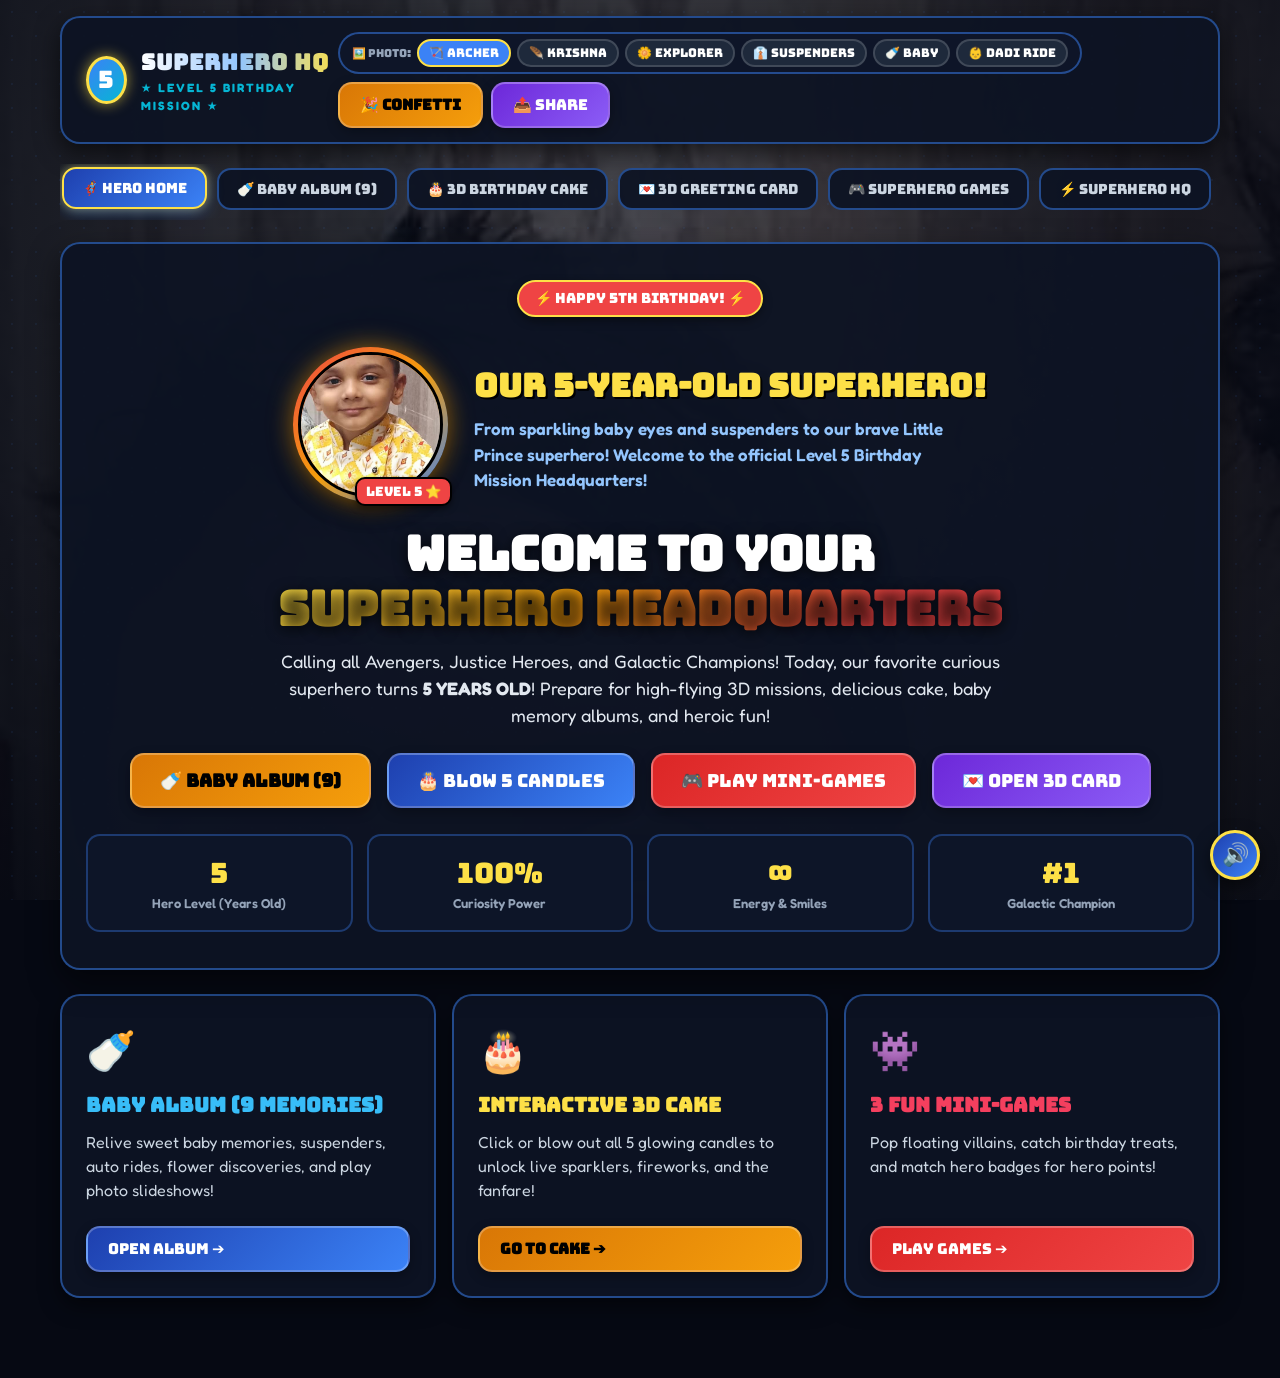
==== Superhero_5th_Birthday.html @ dd5624f1 "Deploy Level 5 Superhero Birthday Website with Baby Album and 3D Interactive Features" ====
<!DOCTYPE html>
<html lang="en">
<head>
  <meta charset="UTF-8">
  <meta name="viewport" content="width=device-width, initial-scale=1.0">
  <title>Happy 5th Birthday Superhero! | Level 5 Galactic Headquarters</title>
  
  <!-- Google Fonts: Superhero & Friendly Typography -->
  <link rel="preconnect" href="https://fonts.googleapis.com">
  <link rel="preconnect" href="https://fonts.gstatic.com" crossorigin>
  <link href="https://fonts.googleapis.com/css2?family=Bungee&family=Chakra+Petch:wght@500;700&family=Fredoka:wght@400;600;700&family=Russo+One&display=swap" rel="stylesheet">
  
  <!-- Embedded Image Assets (Preloaded for instant display) -->
  

  <!-- Immediate Saved Background Paint Engine -->
  <script>
    (function() {
      try {
        var p = window.HERO_PHOTOS || {};
        var currentImg = p.img1 || p.img6 || 'img1.jpeg';
        var savedBg = localStorage.getItem('superhero_active_bg_photo_v6') || currentImg;
        var savedOpacity = localStorage.getItem('superhero_active_bg_opacity_v6') || '0.68';
        var style = document.createElement('style');
        style.id = 'initial-bg-paint-rule';
        style.innerHTML = '#site-bg-image { background-image: url("' + savedBg + '") !important; opacity: ' + savedOpacity + ' !important; }';
        document.head.appendChild(style);
      } catch(e) {}
    })();
  </script>

  <!-- Stylesheets -->
  
  
  
  <style>
    /* Memory Match Game Specific CSS */
    .memory-grid {
      display: grid;
      grid-template-columns: repeat(4, 1fr);
      gap: 12px;
      max-width: 450px;
      margin: 20px auto;
    }
    @media (max-width: 480px) {
      .memory-grid {
        grid-template-columns: repeat(3, 1fr);
      }
    }
    .memory-card {
      height: 90px;
      perspective: 800px;
      cursor: pointer;
    }
    .card-inner {
      width: 100%;
      height: 100%;
      position: relative;
      transform-style: preserve-3d;
      transition: transform 0.4s cubic-bezier(0.34, 1.56, 0.64, 1);
    }
    .memory-card.flipped .card-inner,
    .memory-card.matched .card-inner {
      transform: rotateY(180deg);
    }
    .card-back, .card-face {
      position: absolute;
      width: 100%;
      height: 100%;
      backface-visibility: hidden;
      display: flex;
      align-items: center;
      justify-content: center;
      border-radius: 14px;
      border: 3px solid #000;
      box-shadow: 0 4px 0 #000;
      font-size: 36px;
    }
    .card-back {
      background: linear-gradient(135deg, #1E3A8A, #3B82F6);
      color: #FDE047;
    }
    .card-face {
      background: linear-gradient(135deg, #F59E0B, #EF4444);
      transform: rotateY(180deg);
    }
    .memory-card.matched .card-face {
      background: linear-gradient(135deg, #10B981, #059669);
      animation: pulse-glow 1s infinite alternate;
    }

    /* Modal Overlay */
    .modal-overlay {
      position: fixed;
      top: 0;
      left: 0;
      width: 100vw;
      height: 100vh;
      background: rgba(6, 9, 19, 0.9);
      display: none;
      align-items: center;
      justify-content: center;
      z-index: 1000;
      padding: 20px;
    }
    .modal-box {
      background: #1E293B;
      border: 4px solid #F59E0B;
      border-radius: var(--radius-lg);
      padding: 30px;
      max-width: 500px;
      width: 100%;
      box-shadow: 0 16px 0 #000, 0 0 35px rgba(245, 158, 11, 0.4);
      text-align: center;
    }
    .modal-input {
      width: 100%;
      padding: 12px 16px;
      background: #0F172A;
      border: 2px solid #3B82F6;
      border-radius: 12px;
      color: #fff;
      font-family: var(--font-body);
      font-size: 16px;
      margin: 10px 0 16px;
      outline: none;
    }
    .modal-input:focus {
      border-color: #FDE047;
      box-shadow: 0 0 12px rgba(253, 224, 71, 0.5);
    }
  </style>
<style>
:root {
  --bg-deep: #060913;
  --bg-card: rgba(13, 20, 36, 0.94);
  --bg-card-hover: rgba(18, 28, 50, 0.98);
  
  --hero-blue: #3B82F6;
  --hero-blue-glow: #60A5FA;
  --hero-cyan: #06B6D4;
  --hero-gold: #F59E0B;
  --hero-gold-glow: #FDE047;
  --hero-red: #EF4444;
  --hero-purple: #8B5CF6;
  
  --border-neon: rgba(59, 130, 246, 0.5);
  --border-neon-gold: rgba(245, 158, 11, 0.7);
  
  --font-hero: 'Bungee', 'Russo One', sans-serif;
  --font-comic: 'Chakra Petch', sans-serif;
  --font-body: 'Fredoka', 'Outfit', system-ui, sans-serif;
  
  --radius-lg: 20px;
  --radius-md: 14px;
  --radius-sm: 8px;
}

html {
  scroll-behavior: smooth;
}

* {
  box-sizing: border-box;
  margin: 0;
  padding: 0;
  -webkit-tap-highlight-color: transparent;
}

body {
  font-family: var(--font-body);
  background-color: var(--bg-deep);
  color: #FFFFFF;
  min-height: 100vh;
  overflow-x: hidden;
  position: relative;
  line-height: 1.5;
  -webkit-font-smoothing: antialiased;
}

/* =========================================================
   FAST, CRISP BACKGROUND LAYER (NO GPU JANK)
   ========================================================= */
.site-bg-layer {
  position: fixed;
  top: 0;
  left: 0;
  width: 100vw;
  height: 100vh;
  z-index: 0;
  pointer-events: none;
  overflow: hidden;
}

.site-bg-image {
  position: absolute;
  top: 0;
  left: 0;
  width: 100%;
  height: 100%;
  background-size: cover;
  background-position: center 25%;
  background-repeat: no-repeat;
  filter: saturate(1.15) brightness(0.7) contrast(1.05);
  opacity: 0.68;
  transition: background-image 0.2s ease-in-out;
}

.site-bg-overlay {
  position: absolute;
  top: 0;
  left: 0;
  width: 100%;
  height: 100%;
  background: radial-gradient(circle at 50% 30%, rgba(10, 16, 32, 0.3) 0%, rgba(6, 9, 19, 0.75) 60%, rgba(6, 9, 19, 0.94) 100%);
}

.comic-halftone-overlay {
  position: absolute;
  top: 0;
  left: 0;
  width: 100%;
  height: 100%;
  background-image: radial-gradient(rgba(59, 130, 246, 0.12) 1.5px, transparent 1.5px);
  background-size: 24px 24px;
  pointer-events: none;
  opacity: 0.6;
}

/* Background 3D Canvas */
#webgl-canvas-container {
  position: fixed;
  top: 0;
  left: 0;
  width: 100vw;
  height: 100vh;
  z-index: 1;
  pointer-events: none;
}

/* Content Container */
.app-container {
  position: relative;
  z-index: 10;
  max-width: 1200px;
  margin: 0 auto;
  padding: 16px 20px 80px;
}

/* Fast, Crisp Header Bar */
.header-bar {
  display: flex;
  justify-content: space-between;
  align-items: center;
  padding: 14px 24px;
  background: var(--bg-card);
  border: 2px solid var(--border-neon);
  border-radius: var(--radius-lg);
  box-shadow: 0 8px 24px rgba(0,0,0,0.6);
  margin-bottom: 20px;
}

.logo-badge {
  display: flex;
  align-items: center;
  gap: 14px;
}

.logo-icon {
  width: 48px;
  height: 48px;
  background: linear-gradient(135deg, var(--hero-blue), var(--hero-cyan));
  border-radius: 50%;
  display: flex;
  align-items: center;
  justify-content: center;
  font-family: var(--font-hero);
  font-size: 24px;
  color: #fff;
  border: 3px solid #FDE047;
  box-shadow: 0 0 14px rgba(253, 224, 71, 0.6);
}

.logo-text h1 {
  font-family: var(--font-hero);
  font-size: 22px;
  letter-spacing: 1px;
  background: linear-gradient(90deg, #FFFFFF, #93C5FD, #FDE047);
  -webkit-background-clip: text;
  -webkit-text-fill-color: transparent;
}

.logo-text span {
  font-size: 12px;
  font-weight: 700;
  color: var(--hero-cyan);
  text-transform: uppercase;
  letter-spacing: 2px;
  display: block;
}

/* Instant-Response Action Buttons */
.hero-btn {
  font-family: var(--font-hero);
  font-size: 15px;
  padding: 11px 20px;
  border-radius: var(--radius-md);
  border: 2px solid rgba(255,255,255,0.25);
  cursor: pointer;
  display: inline-flex;
  align-items: center;
  gap: 8px;
  transition: transform 0.08s ease, background 0.1s ease, box-shadow 0.1s ease;
  text-decoration: none;
  color: #fff;
  position: relative;
  box-shadow: 0 4px 12px rgba(0,0,0,0.3);
  user-select: none;
}

.hero-btn:hover {
  transform: translateY(-2px);
  box-shadow: 0 6px 16px rgba(0,0,0,0.5), 0 0 14px rgba(59, 130, 246, 0.4);
}

.hero-btn:active {
  transform: translateY(2px) scale(0.97);
}

.btn-primary { background: linear-gradient(135deg, #1E40AF, #3B82F6); }
.btn-accent { background: linear-gradient(135deg, #DC2626, #EF4444); }
.btn-gold { background: linear-gradient(135deg, #D97706, #F59E0B); color: #000; font-weight: bold; }
.btn-purple { background: linear-gradient(135deg, #6D28D9, #8B5CF6); }
.btn-cyan { background: linear-gradient(135deg, #0E7490, #06B6D4); }
.btn-green { background: linear-gradient(135deg, #059669, #10B981); }

/* Navigation Tabs (Instant, Responsive) */
.nav-tabs {
  display: flex;
  gap: 10px;
  margin-bottom: 22px;
  overflow-x: auto;
  padding: 4px 2px 10px;
  scrollbar-width: thin;
  scrollbar-color: var(--hero-blue) transparent;
}

.tab-btn {
  font-family: var(--font-hero);
  font-size: 14px;
  padding: 10px 18px;
  background: var(--bg-card);
  color: #CBD5E1;
  border: 2px solid var(--border-neon);
  border-radius: var(--radius-md);
  cursor: pointer;
  white-space: nowrap;
  transition: all 0.1s ease;
  display: flex;
  align-items: center;
  gap: 8px;
}

.tab-btn:hover {
  color: #FFFFFF;
  border-color: #FDE047;
  transform: translateY(-2px);
}

.tab-btn.active {
  background: linear-gradient(135deg, #1E40AF, #3B82F6);
  color: #FFFFFF;
  border-color: #FDE047;
  box-shadow: 0 4px 16px rgba(59, 130, 246, 0.4), 0 0 10px rgba(253, 224, 71, 0.5);
  transform: translateY(-1px);
}

.tab-content {
  display: none;
}

.tab-content.active {
  display: block;
  animation: fastTabFade 0.15s ease-out;
}

@keyframes fastTabFade {
  from { opacity: 0.6; transform: translateY(4px); }
  to { opacity: 1; transform: translateY(0); }
}

/* Crisp Clean Hero Cards */
.hero-card {
  background: var(--bg-card);
  border: 2px solid var(--border-neon);
  border-radius: var(--radius-lg);
  padding: 32px 28px;
  box-shadow: 0 12px 30px rgba(0,0,0,0.5);
  position: relative;
  margin-bottom: 24px;
  transition: border-color 0.15s ease, box-shadow 0.15s ease;
}

.hero-card:hover {
  border-color: rgba(245, 158, 11, 0.6);
  box-shadow: 0 16px 40px rgba(0,0,0,0.6), 0 0 18px rgba(245, 158, 11, 0.3);
}

/* Hero Home Banner */
.hero-banner {
  text-align: center;
  padding: 36px 24px;
}

.hero-profile-spotlight {
  display: flex;
  align-items: center;
  justify-content: center;
  gap: 26px;
  flex-wrap: wrap;
  margin: 18px 0 24px;
}

.hero-avatar-frame {
  position: relative;
  width: 155px;
  height: 155px;
  border-radius: 50%;
  padding: 5px;
  background: linear-gradient(135deg, #EF4444, #F59E0B, #3B82F6);
  box-shadow: 0 0 24px rgba(245, 158, 11, 0.6), 0 8px 20px rgba(0,0,0,0.6);
}

.hero-avatar-img {
  width: 100%;
  height: 100%;
  border-radius: 50%;
  object-fit: cover;
  border: 3px solid #000;
  background: #0F172A;
}

.hero-avatar-badge {
  position: absolute;
  bottom: -4px;
  right: -4px;
  background: #EF4444;
  color: #fff;
  font-family: var(--font-hero);
  font-size: 13px;
  padding: 3px 9px;
  border-radius: 10px;
  border: 2px solid #000;
  box-shadow: 0 3px 6px rgba(0,0,0,0.5);
}

.hero-main-title {
  font-family: var(--font-hero);
  font-size: clamp(28px, 4.5vw, 48px);
  line-height: 1.15;
  margin: 14px 0 12px;
  text-shadow: 0 3px 14px rgba(0,0,0,0.7);
}

.gradient-text {
  background: linear-gradient(135deg, #FDE047 0%, #F59E0B 40%, #EF4444 80%);
  -webkit-background-clip: text;
  -webkit-text-fill-color: transparent;
  display: inline-block;
}

.hero-subtitle {
  font-size: clamp(15px, 2.2vw, 18px);
  color: #E2E8F0;
  max-width: 740px;
  margin: 0 auto 24px;
  line-height: 1.5;
}

/* Stats Row */
.hero-stats-row {
  display: grid;
  grid-template-columns: repeat(auto-fit, minmax(160px, 1fr));
  gap: 14px;
  margin-top: 26px;
}

.stat-box {
  background: rgba(15, 23, 42, 0.85);
  border: 2px solid rgba(59, 130, 246, 0.35);
  border-radius: var(--radius-md);
  padding: 16px;
  text-align: center;
  transition: transform 0.12s ease, border-color 0.12s ease;
}
.stat-box:hover {
  transform: translateY(-3px);
  border-color: #FDE047;
}
.stat-number {
  font-family: var(--font-hero);
  font-size: 28px;
  color: #FDE047;
}
.stat-label {
  font-size: 13px;
  color: #94A3B8;
  font-weight: 600;
}

/* Background Switcher Bar */
.bg-controls-bar {
  display: flex;
  align-items: center;
  gap: 6px;
  background: rgba(15, 23, 42, 0.95);
  border: 2px solid var(--border-neon);
  border-radius: 24px;
  padding: 5px 12px;
}

.bg-controls-label {
  font-family: var(--font-hero);
  font-size: 11px;
  color: #94A3B8;
}

.bg-switcher-btn {
  background: #1E293B;
  border: 2px solid rgba(255,255,255,0.15);
  color: #fff;
  border-radius: 18px;
  padding: 4px 10px;
  font-size: 12px;
  font-family: var(--font-hero);
  cursor: pointer;
  transition: all 0.1s ease;
}

.bg-switcher-btn:hover, .bg-switcher-btn.active {
  background: #3B82F6;
  border-color: #FDE047;
  color: #fff;
}

/* Floating Audio Mute Toggle Button */
.sound-toggle-bar {
  position: fixed;
  bottom: 20px;
  right: 20px;
  z-index: 100;
  display: flex;
  gap: 10px;
}

.sound-toggle-btn {
  width: 50px;
  height: 50px;
  border-radius: 50%;
  background: linear-gradient(135deg, #1E40AF, #3B82F6);
  border: 3px solid #FDE047;
  box-shadow: 0 6px 16px rgba(0,0,0,0.5);
  color: #fff;
  font-size: 22px;
  display: flex;
  align-items: center;
  justify-content: center;
  cursor: pointer;
  transition: transform 0.1s ease;
}
.sound-toggle-btn:hover {
  transform: scale(1.1);
}

/* Fast Toast Message */
.super-site-toast {
  position: fixed;
  bottom: 80px;
  left: 50%;
  transform: translate3d(-50%, 30px, 0);
  background: #0F172A;
  border: 3px solid #F59E0B;
  color: #FDE047;
  font-family: var(--font-hero);
  font-size: 14px;
  padding: 10px 20px;
  border-radius: 24px;
  box-shadow: 0 8px 24px rgba(0,0,0,0.8);
  z-index: 3000;
  opacity: 0;
  pointer-events: none;
  transition: transform 0.2s ease, opacity 0.2s ease;
}

.super-site-toast.show {
  transform: translate3d(-50%, 0, 0);
  opacity: 1;
}

@media (max-width: 768px) {
  .header-bar {
    flex-direction: column;
    gap: 12px;
    text-align: center;
  }
  .app-container {
    padding: 10px 12px 80px;
  }
  .hero-card {
    padding: 20px 16px;
  }
}
/* Superhero Dynamic Fast Components & Cards */

/* 3D Greeting Card Component */
.card-3d-wrapper {
  perspective: 1000px;
  max-width: 600px;
  margin: 20px auto;
}

.greeting-card-3d {
  width: 100%;
  min-height: 420px;
  background: linear-gradient(135deg, rgba(30, 27, 75, 0.98), rgba(49, 46, 129, 0.98));
  border: 3px solid #F59E0B;
  border-radius: 20px;
  box-shadow: 0 12px 30px rgba(0,0,0,0.7);
  position: relative;
  transform-style: preserve-3d;
  transition: transform 0.35s ease;
  padding: 30px 24px;
  text-align: center;
  cursor: pointer;
}

.greeting-card-3d.flipped {
  transform: rotateY(180deg);
}

.card-front, .card-inside {
  backface-visibility: hidden;
  width: 100%;
  height: 100%;
  display: flex;
  flex-direction: column;
  align-items: center;
  justify-content: center;
}

.card-inside {
  position: absolute;
  top: 0;
  left: 0;
  padding: 30px 24px;
  transform: rotateY(180deg);
  background: linear-gradient(135deg, rgba(15, 23, 42, 0.98), rgba(30, 41, 59, 0.98));
}

.pop-up-hero-figure {
  width: 140px;
  height: 140px;
  margin: 0 auto 12px;
}

/* Interactive 3D Cake Stage */
.cake-stage {
  display: flex;
  flex-direction: column;
  align-items: center;
  justify-content: center;
  padding: 24px 12px;
  position: relative;
}

.cake-container {
  position: relative;
  width: 300px;
  height: 270px;
  display: flex;
  flex-direction: column;
  align-items: center;
  justify-content: flex-end;
  margin-bottom: 24px;
}

/* 5 Birthday Candles */
.candles-row {
  display: flex;
  justify-content: center;
  gap: 14px;
  margin-bottom: -10px;
  z-index: 10;
}

.candle {
  display: flex;
  flex-direction: column;
  align-items: center;
  cursor: pointer;
  position: relative;
  transition: transform 0.1s ease;
}
.candle:hover {
  transform: scale(1.15);
}

.candle-stick {
  width: 16px;
  height: 55px;
  background: repeating-linear-gradient(45deg, #EF4444, #EF4444 8px, #FDE047 8px, #FDE047 16px);
  border: 2px solid #000;
  border-radius: 4px;
}

.flame {
  width: 16px;
  height: 24px;
  background: radial-gradient(ellipse at bottom, #FFFFFF 0%, #FDE047 40%, #EF4444 85%);
  border-radius: 50% 50% 35% 35% / 60% 60% 40% 40%;
  box-shadow: 0 0 10px #FDE047;
  margin-bottom: 2px;
  transition: opacity 0.15s ease;
}

.candle.blown-out .flame {
  opacity: 0;
  pointer-events: none;
}

.smoke-puff {
  position: absolute;
  top: -15px;
  width: 10px;
  height: 10px;
  background: rgba(200, 200, 200, 0.6);
  border-radius: 50%;
  opacity: 0;
  pointer-events: none;
}

.candle.blown-out .smoke-puff {
  animation: puff 0.6s ease-out;
}

@keyframes puff {
  0% { transform: translateY(0) scale(1); opacity: 0.8; }
  100% { transform: translateY(-25px) scale(2.2); opacity: 0; }
}

/* Cake Tiers */
.cake-tier {
  border: 3px solid #000;
  border-radius: 14px;
  display: flex;
  align-items: center;
  justify-content: center;
  position: relative;
  box-shadow: 0 6px 14px rgba(0,0,0,0.5);
}

.tier-top {
  width: 170px;
  height: 60px;
  background: linear-gradient(180deg, #3B82F6, #1D4ED8);
  z-index: 3;
}

.tier-middle {
  width: 230px;
  height: 70px;
  background: linear-gradient(180deg, #EF4444, #B91C1C);
  margin-top: -8px;
  z-index: 2;
}

.tier-bottom {
  width: 290px;
  height: 80px;
  background: linear-gradient(180deg, #F59E0B, #D97706);
  margin-top: -8px;
  z-index: 1;
}

.cake-frosting {
  position: absolute;
  top: 0;
  left: 0;
  width: 100%;
  height: 12px;
  background: #FFF;
  border-bottom: 2px solid #CBD5E1;
  border-radius: 12px 12px 6px 6px;
}

.cake-plate {
  width: 320px;
  height: 16px;
  background: #E2E8F0;
  border: 3px solid #000;
  border-radius: 20px;
  margin-top: -4px;
  box-shadow: 0 8px 16px rgba(0,0,0,0.6);
}

/* Comic Badge */
.comic-badge-5 {
  display: inline-block;
  background: #EF4444;
  color: #fff;
  font-family: var(--font-hero);
  font-size: 14px;
  padding: 6px 16px;
  border-radius: 20px;
  border: 2px solid #FDE047;
  box-shadow: 0 4px 10px rgba(0,0,0,0.4);
  margin-bottom: 12px;
}

.card-title-badge {
  display: inline-block;
  background: #2563EB;
  color: #fff;
  font-family: var(--font-hero);
  font-size: 13px;
  padding: 5px 14px;
  border-radius: 8px;
  margin-bottom: 14px;
  border: 2px solid #FDE047;
}

.burst-tag {
  display: inline-block;
  background: #F59E0B;
  color: #000;
  font-family: var(--font-hero);
  font-size: 14px;
  font-weight: bold;
  padding: 4px 12px;
  border-radius: 6px;
  border: 2px solid #000;
}

/* Soundboard Grid */
.soundboard-grid {
  display: grid;
  grid-template-columns: repeat(auto-fill, minmax(130px, 1fr));
  gap: 12px;
  margin-top: 18px;
}

.sound-btn {
  background: #1E293B;
  border: 2px solid var(--border-neon);
  border-radius: var(--radius-md);
  padding: 14px 10px;
  text-align: center;
  cursor: pointer;
  transition: transform 0.08s ease, background 0.1s ease, border-color 0.1s ease;
  user-select: none;
}

.sound-btn:hover {
  background: #2563EB;
  border-color: #FDE047;
  transform: translateY(-2px);
}

.sound-btn:active {
  transform: translateY(2px) scale(0.96);
  background: #EF4444;
}

.sound-btn-icon {
  font-size: 26px;
  display: block;
  margin-bottom: 4px;
}

.sound-btn-label {
  font-family: var(--font-hero);
  font-size: 11px;
  color: #FDE047;
}

/* Hand Scanner */
.scanner-box {
  text-align: center;
}

.scanner-hand-btn {
  width: 110px;
  height: 110px;
  margin: 20px auto;
  border-radius: 50%;
  background: rgba(6, 182, 212, 0.15);
  border: 3px solid #06B6D4;
  display: flex;
  align-items: center;
  justify-content: center;
  font-size: 50px;
  cursor: pointer;
  position: relative;
  overflow: hidden;
  transition: transform 0.1s ease;
  user-select: none;
}

.scanner-hand-btn:hover {
  transform: scale(1.06);
}

.scanner-hand-btn:active, .scanner-hand-btn.scanning {
  background: rgba(239, 68, 68, 0.25);
  border-color: #EF4444;
}

.scanner-laser-line {
  position: absolute;
  top: 0;
  left: 0;
  width: 100%;
  height: 4px;
  background: #EF4444;
  box-shadow: 0 0 10px #EF4444;
  opacity: 0;
}

.scanner-hand-btn.scanning .scanner-laser-line {
  opacity: 1;
  animation: scanLaser 1s infinite alternate ease-in-out;
}

@keyframes scanLaser {
  0% { top: 0%; }
  100% { top: 100%; }
}

/* Game Highlights Grid */
.game-card-grid {
  display: grid;
  grid-template-columns: repeat(auto-fit, minmax(260px, 1fr));
  gap: 16px;
  margin-top: 20px;
}

.game-card {
  background: var(--bg-card);
  border: 2px solid var(--border-neon);
  border-radius: var(--radius-lg);
  padding: 24px;
  display: flex;
  flex-direction: column;
  justify-content: space-between;
  box-shadow: 0 8px 20px rgba(0,0,0,0.5);
  transition: transform 0.12s ease, border-color 0.12s ease;
}

.game-card:hover {
  border-color: #FDE047;
  transform: translateY(-3px);
}

.game-icon-large {
  font-size: 40px;
  margin-bottom: 10px;
}

/* Certificate Frame */
.certificate-frame {
  background: #FFFBEB;
  border: 6px solid #B45309;
  border-radius: 20px;
  padding: 30px 24px;
  text-align: center;
  color: #1E293B;
  box-shadow: 0 12px 30px rgba(0,0,0,0.7);
  position: relative;
  margin-top: 24px;
}

.certificate-seal {
  position: absolute;
  bottom: 20px;
  right: 20px;
  width: 70px;
  height: 70px;
  border-radius: 50%;
  background: #DC2626;
  border: 3px dashed #FDE047;
  color: #fff;
  display: flex;
  align-items: center;
  justify-content: center;
  font-family: var(--font-hero);
  font-size: 11px;
  text-align: center;
  line-height: 1.1;
  box-shadow: 0 4px 10px rgba(0,0,0,0.4);
}

/* Milestone Filter Bar */
.milestone-filter-bar {
  display: flex;
  align-items: center;
  gap: 8px;
  flex-wrap: wrap;
  margin: 16px 0;
}

.milestone-filter-btn {
  background: #1E293B;
  border: 2px solid var(--border-neon);
  color: #E2E8F0;
  font-family: var(--font-hero);
  font-size: 12px;
  padding: 7px 14px;
  border-radius: 16px;
  cursor: pointer;
  transition: all 0.1s ease;
}

.milestone-filter-btn:hover, .milestone-filter-btn.active {
  background: #3B82F6;
  border-color: #FDE047;
  color: #FFFFFF;
}

/* Baby Scrapbook Grid */
.baby-scrapbook-grid {
  display: grid;
  grid-template-columns: repeat(auto-fill, minmax(280px, 1fr));
  gap: 20px;
  margin-top: 20px;
}

.baby-scrapbook-card {
  background: #FFFFFF;
  border: 3px solid #000;
  border-radius: 16px;
  padding: 12px;
  box-shadow: 0 6px 0 #000, 0 10px 20px rgba(0,0,0,0.3);
  position: relative;
  color: #0F172A;
  transition: transform 0.12s ease;
}

.baby-scrapbook-card:hover {
  transform: translateY(-3px);
}

.scrapbook-badge {
  position: absolute;
  top: 18px;
  left: 18px;
  background: #1E3A8A;
  color: #FDE047;
  font-family: var(--font-hero);
  font-size: 11px;
  padding: 4px 10px;
  border-radius: 10px;
  border: 2px solid #000;
  z-index: 5;
}

.scrapbook-sticker {
  position: absolute;
  top: 18px;
  right: 18px;
  background: #EF4444;
  color: #FFFFFF;
  font-family: var(--font-hero);
  font-size: 11px;
  padding: 4px 10px;
  border-radius: 10px;
  border: 2px solid #000;
  z-index: 5;
}

.scrapbook-img-wrapper {
  position: relative;
  width: 100%;
  height: 250px;
  border-radius: 12px;
  overflow: hidden;
  border: 2px solid #000;
  cursor: pointer;
  background: #0F172A;
}

.scrapbook-img-wrapper img {
  width: 100%;
  height: 100%;
  object-fit: cover;
}

.img-hover-overlay {
  position: absolute;
  top: 0;
  left: 0;
  width: 100%;
  height: 100%;
  background: rgba(15, 23, 42, 0.5);
  display: flex;
  align-items: center;
  justify-content: center;
  opacity: 0;
  transition: opacity 0.12s ease;
  color: #FFFFFF;
  font-family: var(--font-hero);
  font-size: 14px;
}

.scrapbook-img-wrapper:hover .img-hover-overlay {
  opacity: 1;
}

.scrapbook-details {
  padding: 10px 4px 4px;
  text-align: center;
}

.scrapbook-title {
  font-family: var(--font-hero);
  font-size: 16px;
  color: #1E3A8A;
  margin-bottom: 4px;
}

.scrapbook-caption {
  font-size: 13px;
  color: #475569;
  font-weight: 600;
  line-height: 1.35;
  margin-bottom: 10px;
  min-height: 36px;
}

.scrapbook-actions {
  display: flex;
  gap: 8px;
  justify-content: center;
  align-items: center;
}

.scrapbook-action-btn {
  background: #F1F5F9;
  border: 2px solid #CBD5E1;
  border-radius: 16px;
  padding: 6px 12px;
  font-family: var(--font-hero);
  font-size: 11px;
  cursor: pointer;
  color: #1E293B;
  transition: all 0.1s ease;
  display: inline-flex;
  align-items: center;
  gap: 4px;
}

.scrapbook-action-btn:hover {
  background: #3B82F6;
  color: #fff;
  border-color: #1E40AF;
}

.scrapbook-action-btn.active-bg-btn {
  background: #10B981;
  color: #FFFFFF;
  border-color: #059669;
  font-weight: bold;
}

.delete-photo-btn {
  position: absolute;
  top: -8px;
  right: -8px;
  width: 26px;
  height: 26px;
  border-radius: 50%;
  background: #EF4444;
  color: #fff;
  border: 2px solid #000;
  display: flex;
  align-items: center;
  justify-content: center;
  font-size: 11px;
  cursor: pointer;
  z-index: 10;
}

/* Upload Dropzone */
.photo-dropzone {
  border: 2px dashed var(--border-neon);
  border-radius: var(--radius-lg);
  padding: 22px 18px;
  text-align: center;
  background: rgba(15, 23, 42, 0.85);
  cursor: pointer;
  transition: all 0.15s ease;
  margin-bottom: 20px;
}

.photo-dropzone:hover, .photo-dropzone.drag-active {
  border-color: #FDE047;
  background: rgba(30, 41, 59, 0.95);
}

.dropzone-icon {
  font-size: 36px;
  margin-bottom: 6px;
}

/* Fullscreen Slideshow Modal */
.slideshow-modal {
  position: fixed;
  top: 0;
  left: 0;
  width: 100vw;
  height: 100vh;
  background: rgba(4, 7, 15, 0.96);
  display: none;
  align-items: center;
  justify-content: center;
  z-index: 2500;
  padding: 16px;
}

.slideshow-content {
  background: #0F172A;
  border: 3px solid #F59E0B;
  border-radius: 20px;
  max-width: 760px;
  width: 100%;
  box-shadow: 0 16px 50px rgba(0,0,0,0.9);
  position: relative;
  overflow: hidden;
  display: flex;
  flex-direction: column;
}

.slideshow-header {
  display: flex;
  justify-content: space-between;
  align-items: center;
  padding: 14px 20px;
  background: #1E293B;
  border-bottom: 2px solid rgba(255,255,255,0.1);
}

.slideshow-progress-track {
  width: 100%;
  height: 5px;
  background: #334155;
  overflow: hidden;
}

.slideshow-progress-bar {
  height: 100%;
  width: 0%;
  background: linear-gradient(90deg, #F59E0B, #EF4444);
}

.slideshow-media {
  position: relative;
  width: 100%;
  height: 380px;
  background: #020617;
  display: flex;
  align-items: center;
  justify-content: center;
  overflow: hidden;
}

.slideshow-media img {
  max-width: 100%;
  max-height: 100%;
  object-fit: contain;
}

.slideshow-caption-box {
  padding: 16px 20px;
  text-align: center;
  background: #1E293B;
}

.slideshow-nav-btn {
  position: absolute;
  top: 50%;
  transform: translateY(-50%);
  width: 44px;
  height: 44px;
  border-radius: 50%;
  background: rgba(15, 23, 42, 0.9);
  border: 2px solid #FDE047;
  color: #FDE047;
  font-size: 18px;
  display: flex;
  align-items: center;
  justify-content: center;
  cursor: pointer;
  transition: all 0.1s ease;
  z-index: 10;
}

.slideshow-nav-btn:hover {
  background: #F59E0B;
  color: #000;
}

.slideshow-prev-btn { left: 14px; }
.slideshow-next-btn { right: 14px; }

/* Lightbox Modal */
.lightbox-modal {
  position: fixed;
  top: 0;
  left: 0;
  width: 100vw;
  height: 100vh;
  background: rgba(6, 9, 19, 0.95);
  display: none;
  align-items: center;
  justify-content: center;
  z-index: 2000;
  padding: 16px;
}

.lightbox-content {
  background: #1E293B;
  border: 3px solid #F59E0B;
  border-radius: 20px;
  padding: 20px;
  max-width: 600px;
  width: 100%;
  box-shadow: 0 16px 40px rgba(0,0,0,0.85);
  text-align: center;
  position: relative;
}

.lightbox-img-box {
  width: 100%;
  max-height: 400px;
  border-radius: 12px;
  overflow: hidden;
  margin-bottom: 14px;
  border: 2px solid #000;
  background: #020617;
  display: flex;
  align-items: center;
  justify-content: center;
}

.lightbox-img-box img {
  max-width: 100%;
  max-height: 400px;
  object-fit: contain;
}

.lightbox-nav-controls {
  display: flex;
  justify-content: space-between;
  align-items: center;
  margin-top: 12px;
}

/* Print Styles */
@media print {
  body {
    background: #FFFFFF !important;
    color: #000000 !important;
  }
  .site-bg-layer, #webgl-canvas-container, #sparkle-canvas, .sound-toggle-bar, .header-bar, .nav-tabs, .photo-dropzone, .scrapbook-actions, .hero-btn {
    display: none !important;
  }
  .baby-scrapbook-card {
    break-inside: avoid;
    box-shadow: none !important;
    border: 2px solid #000 !important;
  }
}

</style>
</head>
<body class="comic-halftone">

  <!-- Fullscreen Ambient Child Superhero Background Layer -->
  <div class="site-bg-layer">
    <div id="site-bg-image" class="site-bg-image"></div>
    <div class="site-bg-overlay"></div>
    <div class="comic-halftone-overlay"></div>
  </div>

  <!-- 3D Three.js WebGL Universe Canvas -->
  <div id="webgl-canvas-container"></div>

  <!-- Main Application Container -->
  <div class="app-container">
    
    <!-- Top Header Bar -->
    <header class="header-bar">
      <div class="logo-badge">
        <div class="logo-icon">5</div>
        <div class="logo-text">
          <h1>SUPERHERO HQ</h1>
          <span>★ LEVEL 5 BIRTHDAY MISSION ★</span>
        </div>
      </div>

      <!-- Quick Actions & Background Controller -->
      <div style="display:flex; align-items:center; gap:8px; flex-wrap:wrap;">
        <div class="bg-controls-bar" title="Switch Website Background Photo">
          <span class="bg-controls-label">🖼️ PHOTO:</span>
          <button class="bg-switcher-btn active" data-bg-key="img1" title="Prince Archer (Today)">🏹 Archer</button>
          <button class="bg-switcher-btn" data-bg-key="img6" title="Prince Krishna Festive">🪶 Krishna</button>
          <button class="bg-switcher-btn" data-bg-key="img2" title="Yellow Flower Explorer">🌼 Explorer</button>
          <button class="bg-switcher-btn" data-bg-key="img" title="Gentleman in Suspenders">👔 Suspenders</button>
          <button class="bg-switcher-btn" data-bg-key="img3" title="Baby Big Eyes">🍼 Baby</button>
          <button class="bg-switcher-btn" data-bg-key="img4" title="Auto Ride with Grandma">👶 Dadi Ride</button>
        </div>

        <button id="quick-confetti-btn" class="hero-btn btn-gold" title="Blast Confetti!">🎉 Confetti</button>
        <button onclick="openShareModal()" class="hero-btn btn-purple" title="Share with Family & Friends!">📤 Share</button>
      </div>
    </header>

    <!-- Navigation Tabs -->
    <nav class="nav-tabs">
      <button class="tab-btn active" data-tab="tab-home">🦸‍♂️ Hero Home</button>
      <button class="tab-btn" data-tab="tab-album">🍼 Baby Album (9)</button>
      <button class="tab-btn" data-tab="tab-cake">🎂 3D Birthday Cake</button>
      <button class="tab-btn" data-tab="tab-card">💌 3D Greeting Card</button>
      <button class="tab-btn" data-tab="tab-games">🎮 Superhero Games</button>
      <button class="tab-btn" data-tab="tab-hq">⚡ Superhero HQ</button>
    </nav>

    <!-- TAB 1: HERO HOME -->
    <section id="tab-home" class="tab-content active">
      <div class="hero-card hero-banner">
        <div class="comic-badge-5">⚡ HAPPY 5TH BIRTHDAY! ⚡</div>
        
        <!-- Hero Spotlight Avatar Frame -->
        <div class="hero-profile-spotlight">
          <div class="hero-avatar-frame">
            <img id="home-hero-avatar" class="hero-avatar-img" src="img1.jpeg" alt="Birthday Hero">
            <div class="hero-avatar-badge">LEVEL 5 ⭐</div>
          </div>
          <div style="text-align:left;">
            <h2 style="font-family:var(--font-hero); font-size:32px; color:#FDE047; margin:6px 0; text-shadow:2px 2px 0 #000;">
              OUR 5-YEAR-OLD SUPERHERO!
            </h2>
            <p style="color:#93C5FD; font-size:17px; max-width:480px; font-weight:600; line-height:1.5;">
              From sparkling baby eyes and suspenders to our brave Little Prince superhero! Welcome to the official Level 5 Birthday Mission Headquarters!
            </p>
          </div>
        </div>

        <h2 class="hero-main-title">
          WELCOME TO YOUR <br>
          <span class="gradient-text">SUPERHERO HEADQUARTERS</span>
        </h2>
        <p class="hero-subtitle">
          Calling all Avengers, Justice Heroes, and Galactic Champions! Today, our favorite curious superhero turns <strong>5 YEARS OLD</strong>! Prepare for high-flying 3D missions, delicious cake, baby memory albums, and heroic fun!
        </p>
        
        <div style="display:flex; justify-content:center; gap:16px; flex-wrap:wrap; margin-bottom:25px;">
          <button onclick="document.querySelector('[data-tab=tab-album]').click()" class="hero-btn btn-gold" style="font-size:18px; padding:14px 28px;">🍼 Baby Album (9)</button>
          <button onclick="document.querySelector('[data-tab=tab-cake]').click()" class="hero-btn btn-primary" style="font-size:18px; padding:14px 28px;">🎂 Blow 5 Candles</button>
          <button onclick="document.querySelector('[data-tab=tab-games]').click()" class="hero-btn btn-accent" style="font-size:18px; padding:14px 28px;">🎮 Play Mini-Games</button>
          <button onclick="document.querySelector('[data-tab=tab-card]').click()" class="hero-btn btn-purple" style="font-size:18px; padding:14px 28px;">💌 Open 3D Card</button>
        </div>

        <!-- Super Hero Stats Grid -->
        <div class="hero-stats-row">
          <div class="stat-box">
            <div class="stat-number">5</div>
            <div class="stat-label">Hero Level (Years Old)</div>
          </div>
          <div class="stat-box">
            <div class="stat-number">100%</div>
            <div class="stat-label">Curiosity Power</div>
          </div>
          <div class="stat-box">
            <div class="stat-number">∞</div>
            <div class="stat-label">Energy & Smiles</div>
          </div>
          <div class="stat-box">
            <div class="stat-number">#1</div>
            <div class="stat-label">Galactic Champion</div>
          </div>
        </div>
      </div>

      <!-- Quick Highlights Grid -->
      <div class="game-card-grid">
        <div class="game-card">
          <div>
            <div class="game-icon-large">🍼</div>
            <h3 style="font-family:var(--font-hero); font-size:20px; color:#38BDF8;">Baby Album (9 Memories)</h3>
            <p style="color:#CBD5E1; margin:10px 0;">Relive sweet baby memories, suspenders, auto rides, flower discoveries, and play photo slideshows!</p>
          </div>
          <button onclick="document.querySelector('[data-tab=tab-album]').click()" class="hero-btn btn-primary" style="margin-top:14px;">Open Album ➔</button>
        </div>

        <div class="game-card">
          <div>
            <div class="game-icon-large">🎂</div>
            <h3 style="font-family:var(--font-hero); font-size:20px; color:#FDE047;">Interactive 3D Cake</h3>
            <p style="color:#CBD5E1; margin:10px 0;">Click or blow out all 5 glowing candles to unlock live sparklers, fireworks, and the fanfare!</p>
          </div>
          <button onclick="document.querySelector('[data-tab=tab-cake]').click()" class="hero-btn btn-gold" style="margin-top:14px;">Go to Cake ➔</button>
        </div>

        <div class="game-card">
          <div>
            <div class="game-icon-large">👾</div>
            <h3 style="font-family:var(--font-hero); font-size:20px; color:#F43F5E;">3 Fun Mini-Games</h3>
            <p style="color:#CBD5E1; margin:10px 0;">Pop floating villains, catch birthday treats, and match hero badges for hero points!</p>
          </div>
          <button onclick="document.querySelector('[data-tab=tab-games]').click()" class="hero-btn btn-accent" style="margin-top:14px;">Play Games ➔</button>
        </div>
      </div>
    </section>

    <!-- TAB 2: BABY ALBUM & GROWTH STORYBOOK -->
    <section id="tab-album" class="tab-content">
      <div class="hero-card">
        <div class="card-title-badge">🍼 SUPERHERO ORIGINS: BABY ALBUM (9 PHOTOS)</div>
        
        <div style="display:flex; justify-content:space-between; align-items:center; flex-wrap:wrap; gap:16px; margin-bottom:12px;">
          <div>
            <h2 style="font-family:var(--font-hero); font-size:28px; color:#FDE047;">
              GROWING UP SUPERHERO: 5-YEAR JOURNEY
            </h2>
            <p style="color:#CBD5E1; font-size:16px;">
              From sweet baby giggles and suspenders to Level 5 champion! Explore 9 milestone photos, play slideshows, and like memories!
            </p>
          </div>
          
          <div style="display:flex; gap:10px; flex-wrap:wrap;">
            <input type="file" id="album-upload-input" accept="image/*" multiple style="display:none;">
            <button id="play-slideshow-btn" class="hero-btn btn-gold" style="font-size:16px;">▶️ Play Slideshow</button>
            <button id="album-upload-btn" class="hero-btn btn-accent" style="font-size:15px;">➕ Add Hero Photo</button>
            <button id="print-album-btn" class="hero-btn btn-purple" style="font-size:14px;">🖨️ Print Book</button>
            <button id="reset-album-btn" class="hero-btn btn-cyan" style="font-size:14px;">🔄 Reset</button>
          </div>
        </div>

        <!-- Milestone Filter Bar -->
        <div class="milestone-filter-bar">
          <span style="font-family:var(--font-hero); font-size:13px; color:#94A3B8; margin-right:4px;">FILTER MILESTONES:</span>
          <button class="milestone-filter-btn active" data-filter="all">🌟 All Memories (9)</button>
          <button class="milestone-filter-btn" data-filter="baby">🍼 Baby Days (Level 0-1)</button>
          <button class="milestone-filter-btn" data-filter="champ">⭐ Little Champion (Level 2-3)</button>
          <button class="milestone-filter-btn" data-filter="hero">🦸 Level 5 Superhero (Today)</button>
        </div>

        <!-- Drag & Drop Upload Zone -->
        <div id="baby-dropzone" class="photo-dropzone" onclick="document.getElementById('album-upload-input').click()">
          <div class="dropzone-icon">🌟</div>
          <h3 style="font-family:var(--font-hero); font-size:18px; color:#67E8F9; margin-bottom:6px;">
            DRAG & DROP BABY PHOTOS HERE, OR CLICK TO UPLOAD
          </h3>
          <p style="color:#94A3B8; font-size:14px;">
            Supports JPG, PNG, WEBP, GIF (Saved automatically in your browser!)
          </p>
        </div>

        <!-- Baby Scrapbook Grid -->
        <div id="baby-album-grid" class="baby-scrapbook-grid"></div>
      </div>
    </section>

    <!-- TAB 3: 3D BIRTHDAY CAKE -->
    <section id="tab-cake" class="tab-content">
      <div class="hero-card cake-stage">
        <div class="card-title-badge">🎂 SUPERHERO CAKE CEREMONY</div>
        <h2 style="font-family:var(--font-hero); font-size:28px; text-align:center; margin-bottom:8px;">
          BLOW OUT THE <span style="color:#FDE047;">5 CANDLES!</span>
        </h2>
        <p id="wish-status-banner" style="color:#94A3B8; font-weight:600; text-align:center; margin-bottom:20px; font-size:18px;">
          ✨ Click on each candle flame to blow it out, or press the button below! ✨
        </p>

        <!-- 3D Styled Cake Assembly -->
        <div class="cake-container">
          <!-- Active Topper -->
          <div id="active-cake-topper" style="font-size:44px; margin-bottom:-10px; z-index:15;">⚡</div>
          
          <!-- 5 Candles -->
          <div class="candles-row">
            <div class="candle" id="candle-1">
              <div class="flame"></div>
              <div class="smoke-puff"></div>
              <div class="candle-stick"></div>
            </div>
            <div class="candle" id="candle-2">
              <div class="flame"></div>
              <div class="smoke-puff"></div>
              <div class="candle-stick" style="height:65px;"></div>
            </div>
            <div class="candle" id="candle-3">
              <div class="flame"></div>
              <div class="smoke-puff"></div>
              <div class="candle-stick" style="height:70px; background:repeating-linear-gradient(45deg, #3B82F6, #3B82F6 8px, #FDE047 8px, #FDE047 16px);"></div>
            </div>
            <div class="candle" id="candle-4">
              <div class="flame"></div>
              <div class="smoke-puff"></div>
              <div class="candle-stick" style="height:65px;"></div>
            </div>
            <div class="candle" id="candle-5">
              <div class="flame"></div>
              <div class="smoke-puff"></div>
              <div class="candle-stick"></div>
            </div>
          </div>

          <!-- Tier Top -->
          <div class="cake-tier tier-top">
            <div class="cake-frosting"></div>
            <span style="font-family:var(--font-hero); font-size:16px; color:#fff;">⭐ LEVEL 5 ⭐</span>
          </div>

          <!-- Tier Middle -->
          <div class="cake-tier tier-middle">
            <div class="cake-frosting"></div>
            <span style="font-family:var(--font-hero); font-size:18px; color:#FDE047;">💥 SUPER HERO 💥</span>
          </div>

          <!-- Tier Bottom -->
          <div class="cake-tier tier-bottom">
            <div class="cake-frosting"></div>
            <span style="font-family:var(--font-hero); font-size:20px; color:#FFFFFF;">🎉 HAPPY BIRTHDAY 🎉</span>
          </div>

          <!-- Cake Plate -->
          <div class="cake-plate"></div>
        </div>

        <!-- Cake Controls -->
        <div style="display:flex; gap:14px; justify-content:center; flex-wrap:wrap;">
          <button id="blow-all-btn" class="hero-btn btn-accent" style="font-size:17px; padding:12px 24px;">💨 Blow All Candles!</button>
          <button id="relight-btn" class="hero-btn btn-gold" style="font-size:17px; padding:12px 24px;">🔥 Relight Candles</button>
        </div>

        <!-- Cake Topper Selector -->
        <div style="margin-top:30px; text-align:center;">
          <h4 style="font-family:var(--font-hero); font-size:16px; color:#94A3B8; margin-bottom:10px;">PICK YOUR SUPER TOPPER:</h4>
          <div style="display:flex; gap:10px; justify-content:center; flex-wrap:wrap;">
            <button class="hero-btn btn-primary topper-select-btn" data-topper="⚡">⚡ Lightning</button>
            <button class="hero-btn btn-accent topper-select-btn" data-topper="🛡️">🛡️ Hero Shield</button>
            <button class="hero-btn btn-gold topper-select-btn" data-topper="⭐">⭐ Star Power</button>
            <button class="hero-btn btn-purple topper-select-btn" data-topper="🚀">🚀 Rocket</button>
            <button class="hero-btn btn-cyan topper-select-btn" data-topper="👑">👑 Gold Crown</button>
          </div>
        </div>
      </div>
    </section>

    <!-- TAB 4: 3D GREETING CARD -->
    <section id="tab-card" class="tab-content">
      <div class="hero-card" style="text-align:center;">
        <div class="card-title-badge">💌 3D INTERACTIVE GREETING CARD</div>
        <h2 style="font-family:var(--font-hero); font-size:28px; margin-bottom:6px;">
          A SPECIAL MISSION GREETING!
        </h2>
        <p style="color:#94A3B8; margin-bottom:20px;">
          Click the card or the button below to flip and open the 3D greeting!
        </p>

        <!-- 3D Card Structure -->
        <div class="card-3d-wrapper">
          <div id="main-greeting-card" class="greeting-card-3d">
            
            <!-- Card Front -->
            <div class="card-front">
              <div class="burst-tag" style="font-size:22px; margin-bottom:20px;">TOP SECRET MISSION</div>
              
              <!-- 3D Superhero Avatar -->
              <svg class="pop-up-hero-figure" viewBox="0 0 100 100">
                <path d="M 30 45 Q 15 90 20 95 Q 50 85 80 95 Q 85 90 70 45 Z" fill="#EF4444" stroke="#000" stroke-width="3"/>
                <circle cx="50" cy="40" r="18" fill="#3B82F6" stroke="#000" stroke-width="3"/>
                <polygon points="50,30 57,48 40,37 60,37 43,48" fill="#FDE047" stroke="#000" stroke-width="1.5"/>
                <circle cx="50" cy="22" r="12" fill="#FCD34D" stroke="#000" stroke-width="2.5"/>
                <path d="M 40 20 Q 50 25 60 20 Q 55 16 50 18 Q 45 16 40 20 Z" fill="#000"/>
                <circle cx="46" cy="21" r="2" fill="#fff"/>
                <circle cx="54" cy="21" r="2" fill="#fff"/>
              </svg>

              <h3 style="font-family:var(--font-hero); font-size:28px; color:#FDE047; text-shadow:2px 2px 0 #000;">
                FOR: <span class="dynamic-hero-name">SUPER CHAMPION</span>
              </h3>
              <p style="color:#CBD5E1; font-weight:600; margin-top:8px; font-size:16px;">
                ★ TAP CARD TO UNLOCK LEVEL 5 SECRET ★
              </p>
            </div>

            <!-- Card Inside (Pop-up) -->
            <div class="card-inside">
              <div style="font-size:50px;">🦸‍♂️</div>
              <div class="burst-tag" style="background:#EF4444; color:#fff; margin-bottom:12px;">LEVEL 5 UNLOCKED!</div>
              
              <h3 style="font-family:var(--font-hero); font-size:26px; color:#FDE047;">
                HAPPY 5TH BIRTHDAY, <span class="dynamic-hero-name">SUPER CHAMPION</span>!
              </h3>
              
              <p id="dynamic-hero-message" style="color:#F1F5F9; font-size:18px; line-height:1.6; max-width:480px; margin:16px auto; font-weight:600;">
                "May your 5th year be packed with awesome superhero adventures, super-speed zooming, mega-laughs, and tons of delicious birthday cake! You are our bravest, smartest hero!"
              </p>

              <div style="margin-top:14px; font-family:var(--font-hero); font-size:16px; color:#67E8F9;">
                ⭐⭐⭐ FROM YOUR #1 SUPER-TEAM ⭐⭐⭐
              </div>
            </div>

          </div>
        </div>

        <!-- Card Action Controls -->
        <div style="display:flex; justify-content:center; gap:14px; margin-top:20px; flex-wrap:wrap;">
          <button id="open-card-btn" class="hero-btn btn-gold" style="font-size:16px;">✨ Open 3D Card!</button>
          <button id="edit-card-btn" class="hero-btn btn-purple" style="font-size:16px;">✏️ Personalize Wish</button>
        </div>
      </div>
    </section>

    <!-- TAB 5: SUPERHERO MINI-GAMES -->
    <section id="tab-games" class="tab-content">
      
      <!-- Mini-Game 1: Villain Bubble Pop -->
      <div class="hero-card">
        <div class="card-title-badge">🎮 GAME 1: VILLAIN BUBBLE POP</div>
        <div style="display:flex; justify-content:space-between; align-items:center; flex-wrap:wrap; margin-bottom:12px;">
          <div>
            <h3 style="font-family:var(--font-hero); font-size:22px; color:#FDE047;">ZAP THE FLYING VILLAINS!</h3>
            <p style="color:#94A3B8; font-size:15px;">Tap or click the floating bubbles before they float away!</p>
          </div>
          <div style="font-family:var(--font-hero); font-size:22px; background:#0F172A; padding:8px 18px; border-radius:12px; border:2px solid #EF4444;">
            SCORE: <span id="bubble-score" style="color:#FDE047;">0</span>
          </div>
        </div>

        <div style="text-align:center;">
          <canvas id="bubble-game-canvas" width="600" height="320" style="max-width:100%; background:#0B0F19; border:3px solid #3B82F6; border-radius:16px; box-shadow:0 6px 0 #000; cursor:crosshair;"></canvas>
          <div style="margin-top:14px;">
            <button id="start-bubble-game-btn" class="hero-btn btn-accent" style="font-size:17px; padding:12px 28px;">🚀 Start Bubble Pop!</button>
          </div>
        </div>
      </div>

      <!-- Mini-Game 2: Catch the Birthday Treats -->
      <div class="hero-card">
        <div class="card-title-badge">🎮 GAME 2: CATCH BIRTHDAY TREATS</div>
        <div style="display:flex; justify-content:space-between; align-items:center; flex-wrap:wrap; margin-bottom:12px;">
          <div>
            <h3 style="font-family:var(--font-hero); font-size:22px; color:#38BDF8;">HERO SHIELD CATCH!</h3>
            <p style="color:#94A3B8; font-size:15px;">Move your mouse or finger to catch falling stars and cake!</p>
          </div>
          <div style="font-family:var(--font-hero); font-size:22px; background:#0F172A; padding:8px 18px; border-radius:12px; border:2px solid #3B82F6;">
            TREATS: <span id="catch-score" style="color:#FDE047;">0</span>
          </div>
        </div>

        <div style="text-align:center;">
          <canvas id="catch-game-canvas" width="600" height="320" style="max-width:100%; background:#0B0F19; border:3px solid #F59E0B; border-radius:16px; box-shadow:0 6px 0 #000; cursor:ew-resize;"></canvas>
          <div style="margin-top:14px;">
            <button id="start-catch-game-btn" class="hero-btn btn-gold" style="font-size:17px; padding:12px 28px;">⚡ Start Treat Catch!</button>
          </div>
        </div>
      </div>

      <!-- Mini-Game 3: Memory Match -->
      <div class="hero-card" style="text-align:center;">
        <div class="card-title-badge">🎮 GAME 3: HERO BADGE MATCH</div>
        <h3 style="font-family:var(--font-hero); font-size:22px; color:#A78BFA; margin-bottom:6px;">
          FLIP & FIND MATCHING PAIRS!
        </h3>
        <p style="color:#94A3B8; font-size:15px; margin-bottom:16px;">
          Test your superhero memory by flipping over matching hero emblems!
        </p>

        <div id="memory-cards-grid" class="memory-grid"></div>

        <div style="margin-top:16px;">
          <button id="reset-memory-game-btn" class="hero-btn btn-purple" style="font-size:16px;">🔄 Shuffle & Play Again</button>
        </div>
      </div>

    </section>

    <!-- TAB 6: SUPERHERO HQ -->
    <section id="tab-hq" class="tab-content">
      
      <!-- Power Scanner -->
      <div class="hero-card scanner-box">
        <div class="card-title-badge" style="background:#0891B2;">⚡ SUPERPOWER DNA SCANNER</div>
        <h2 style="font-family:var(--font-hero); font-size:26px; color:#67E8F9; margin-bottom:8px;">
          DISCOVER TODAY'S SUPERPOWER!
        </h2>
        <p style="color:#94A3B8; font-size:16px;">Press your finger/mouse on the glowing scanner pad to analyze your hero powers!</p>

        <div id="hand-scanner-btn" class="scanner-hand-btn">
          ✋
          <div class="scanner-laser-line"></div>
        </div>

        <div id="scanner-result-box" style="min-height:60px;">
          <p style="color:#64748B; font-weight:600;">[ Touch the hand scanner above to begin ]</p>
        </div>
      </div>

      <!-- Comic Soundboard -->
      <div class="hero-card">
        <div class="card-title-badge">🔊 COMIC ACTION SOUNDBOARD</div>
        <h3 style="font-family:var(--font-hero); font-size:22px; color:#FDE047; margin-bottom:10px;">
          PRESS FOR SUPERHERO SOUND FX!
        </h3>
        <p style="color:#94A3B8;">Tap any button to generate real-time superhero sound effects synthesized right in your browser!</p>

        <div class="soundboard-grid">
          <div class="sound-btn soundboard-btn" data-sound="laser">
            <span class="sound-btn-icon">⚡</span>
            <span class="sound-btn-label">LASER ZAP</span>
          </div>
          <div class="sound-btn soundboard-btn" data-sound="bam">
            <span class="sound-btn-icon">💥</span>
            <span class="sound-btn-label">BAM PUNCH</span>
          </div>
          <div class="sound-btn soundboard-btn" data-sound="swoosh">
            <span class="sound-btn-icon">💨</span>
            <span class="sound-btn-label">SWOOSH</span>
          </div>
          <div class="sound-btn soundboard-btn" data-sound="powerup">
            <span class="sound-btn-icon">⭐</span>
            <span class="sound-btn-label">POWER UP</span>
          </div>
          <div class="sound-btn soundboard-btn" data-sound="fanfare">
            <span class="sound-btn-icon">🎺</span>
            <span class="sound-btn-label">FANFARE</span>
          </div>
          <div class="sound-btn soundboard-btn" data-sound="robot">
            <span class="sound-btn-icon">🤖</span>
            <span class="sound-btn-label">ROBOT BEEP</span>
          </div>
          <div class="sound-btn soundboard-btn" data-sound="pop">
            <span class="sound-btn-icon">🎉</span>
            <span class="sound-btn-label">PARTY POP</span>
          </div>
          <div class="sound-btn soundboard-btn" data-sound="birthday">
            <span class="sound-btn-icon">🎂</span>
            <span class="sound-btn-label">BIRTHDAY CHIME</span>
          </div>
        </div>
      </div>

      <!-- Superhero Suit Customizer -->
      <div class="hero-card" style="text-align:center;">
        <div class="card-title-badge">🦸‍♂️ 3D SUIT CUSTOMIZER</div>
        <h3 style="font-family:var(--font-hero); font-size:22px; color:#38BDF8; margin-bottom:16px;">
          DESIGN YOUR LEVEL 5 SUPERHERO SUIT!
        </h3>

        <div style="display:flex; justify-content:center; align-items:center; gap:30px; flex-wrap:wrap; margin-bottom:20px;">
          <div style="width:160px; height:180px; background:#0F172A; border:3px solid #3B82F6; border-radius:20px; display:flex; align-items:center; justify-content:center; box-shadow:0 8px 0 #000;">
            <svg viewBox="0 0 100 100" style="width:130px; height:130px;">
              <path id="suit-cape-preview" d="M 25 40 Q 10 95 15 95 Q 50 85 85 95 Q 90 95 75 40 Z" fill="#EF4444" stroke="#000" stroke-width="3"/>
              <circle cx="50" cy="45" r="22" fill="#2563EB" stroke="#000" stroke-width="3"/>
              <text id="suit-emblem-preview" x="50" y="52" font-size="16" text-anchor="middle" fill="#FDE047">⚡</text>
              <circle cx="50" cy="22" r="14" fill="#FCD34D" stroke="#000" stroke-width="2.5"/>
              <path d="M 38 20 Q 50 25 62 20 Q 56 16 50 18 Q 44 16 38 20 Z" fill="#000"/>
              <circle cx="45" cy="21" r="2" fill="#fff"/>
              <circle cx="55" cy="21" r="2" fill="#fff"/>
            </svg>
          </div>

          <div style="text-align:left;">
            <h4 style="font-family:var(--font-hero); font-size:15px; color:#FDE047; margin-bottom:8px;">CAPE COLOR:</h4>
            <div style="display:flex; gap:8px; margin-bottom:14px;">
              <button class="hero-btn btn-accent cape-color-btn" data-color="#EF4444">🔴 Red</button>
              <button class="hero-btn btn-primary cape-color-btn" data-color="#3B82F6">🔵 Blue</button>
              <button class="hero-btn btn-gold cape-color-btn" data-color="#F59E0B">🟡 Gold</button>
              <button class="hero-btn btn-purple cape-color-btn" data-color="#8B5CF6">🟣 Purple</button>
              <button class="hero-btn btn-green cape-color-btn" data-color="#10B981">🟢 Green</button>
            </div>

            <h4 style="font-family:var(--font-hero); font-size:15px; color:#FDE047; margin-bottom:8px;">CHEST EMBLEM:</h4>
            <div style="display:flex; gap:8px;">
              <button class="hero-btn btn-primary emblem-option-btn" data-emblem="⚡">⚡ Lightning</button>
              <button class="hero-btn btn-accent emblem-option-btn" data-emblem="⭐">⭐ Star</button>
              <button class="hero-btn btn-gold emblem-option-btn" data-emblem="5">5 Level 5</button>
              <button class="hero-btn btn-purple emblem-option-btn" data-emblem="🚀">🚀 Rocket</button>
            </div>
          </div>
        </div>
      </div>

      <!-- Printable Level 5 Superhero Certificate -->
      <div class="certificate-frame">
        <div class="burst-tag" style="background:#DC2626; color:#fff; font-size:16px;">OFFICIAL DIPLOMA</div>
        <h2 style="font-family:var(--font-hero); font-size:32px; color:#1E293B; margin:12px 0 6px;">
          CERTIFICATE OF AWESOMENESS
        </h2>
        <p style="font-size:18px; color:#475569; font-weight:600;">
          This galactic honor is proudly awarded to:
        </p>

        <h1 id="cert-hero-name" style="font-family:var(--font-hero); font-size:36px; color:#DC2626; margin:14px 0; text-decoration:underline;">
          SUPER CHAMPION
        </h1>

        <p style="font-size:18px; color:#334155; max-width:550px; margin:0 auto; line-height:1.6; font-weight:600;">
          For officially reaching <strong>LEVEL 5 SUPERHERO STATUS</strong> with unstoppable curiosity, lightning-fast zoomies, super kindness, and birthday greatness!
        </p>

        <div class="certificate-seal">
          LEVEL 5<br>HERO
        </div>

        <div style="margin-top:20px;">
          <button id="print-cert-btn" class="hero-btn btn-accent" style="font-size:17px; padding:12px 28px;">🖨️ Print Certificate</button>
        </div>
      </div>

    </section>

  </div>

  <!-- Fullscreen Memory Slideshow Theatre Modal -->
  <div id="slideshow-modal" class="slideshow-modal">
    <div class="slideshow-content">
      <div class="slideshow-header">
        <div style="display:flex; align-items:center; gap:12px;">
          <span style="font-size:24px;">🍼</span>
          <div>
            <h3 style="font-family:var(--font-hero); color:#FDE047; font-size:18px; margin:0;">BABY MEMORY THEATRE</h3>
            <span id="slideshow-milestone" style="font-size:12px; color:#93C5FD;">LEVEL 5 • Birthday Hero</span>
          </div>
        </div>
        <div style="display:flex; align-items:center; gap:10px;">
          <span id="slideshow-counter" style="font-family:var(--font-hero); color:#FDE047; font-size:14px;">1 / 9</span>
          <button id="close-slideshow-btn" class="hero-btn btn-accent" style="padding:6px 14px; font-size:13px;">✖ Close</button>
        </div>
      </div>
      
      <div class="slideshow-progress-track">
        <div id="slideshow-progress-bar" class="slideshow-progress-bar"></div>
      </div>

      <div class="slideshow-media">
        <button id="slideshow-prev-btn" class="slideshow-nav-btn slideshow-prev-btn">◀</button>
        <img id="slideshow-img" src="" alt="Baby Milestone">
        <button id="slideshow-next-btn" class="slideshow-nav-btn slideshow-next-btn">▶</button>
      </div>

      <div class="slideshow-caption-box">
        <h4 id="slideshow-title" style="font-family:var(--font-hero); font-size:22px; color:#FDE047; margin-bottom:6px;">Title</h4>
        <p id="slideshow-desc" style="color:#CBD5E1; font-size:16px; margin-bottom:14px;">Description</p>
        <div style="display:flex; justify-content:center; gap:12px;">
          <button id="slideshow-play-pause" class="hero-btn btn-gold" style="font-size:14px; padding:8px 18px;">⏸️ Pause</button>
        </div>
      </div>
    </div>
  </div>

  <!-- Photo Lightbox Modal -->
  <div id="photo-lightbox-modal" class="lightbox-modal">
    <div class="lightbox-content">
      <div class="lightbox-img-box">
        <img id="lightbox-img" src="" alt="Hero Photo">
      </div>
      <div id="lightbox-caption"></div>
      <div class="lightbox-nav-controls">
        <button id="lightbox-prev-btn" class="hero-btn btn-primary" style="font-size:14px;">◀ Previous</button>
        <button id="close-lightbox-btn" class="hero-btn btn-accent" style="font-size:14px;">✖ Close</button>
        <button id="lightbox-next-btn" class="hero-btn btn-primary" style="font-size:14px;">Next ▶</button>
      </div>
    </div>
  </div>

  <!-- Personalize Message Modal -->
  <div id="card-edit-modal" class="modal-overlay">
    <div class="modal-box">
      <h3 style="font-family:var(--font-hero); font-size:22px; color:#FDE047; margin-bottom:10px;">
        ✏️ PERSONALIZE BIRTHDAY WISH
      </h3>
      <p style="color:#94A3B8; font-size:14px; margin-bottom:16px;">
        Enter the birthday boy's name and your special greeting message:
      </p>

      <label style="display:block; text-align:left; font-weight:bold; font-size:14px; color:#CBD5E1;">Birthday Hero Name:</label>
      <input type="text" id="hero-name-input" class="modal-input" placeholder="e.g. Leo, Alex, Oliver..." value="SUPER CHAMPION">

      <label style="display:block; text-align:left; font-weight:bold; font-size:14px; color:#CBD5E1;">Personal Birthday Wish:</label>
      <textarea id="hero-message-input" class="modal-input" rows="4" placeholder="Write your superhero wish here...">Happy 5th Birthday to our unstoppable, curious superhero! May your year be full of high-flying adventures and big smiles!</textarea>

      <div style="display:flex; justify-content:center; gap:12px; margin-top:10px;">
        <button id="save-card-btn" class="hero-btn btn-gold" style="font-size:16px;">💾 Save & Update Card</button>
        <button id="close-card-modal-btn" class="hero-btn btn-primary" style="font-size:16px;">Cancel</button>
      </div>
    </div>
  </div>

  <!-- Floating Audio Mute Toggle Button -->
  <div class="sound-toggle-bar">
    <button id="global-sound-toggle" class="sound-toggle-btn" title="Toggle Sound">🔊</button>
  </div>

  <!-- External Libraries -->
  <script src="https://cdnjs.cloudflare.com/ajax/libs/three.js/r128/three.min.js"></script>
  <script src="https://cdn.jsdelivr.net/npm/canvas-confetti@1.6.0/dist/confetti.browser.min.js"></script>

  <!-- Application Scripts -->
  
  
  
  
  
  
  
  


  <!-- 📤 Share Hub Modal -->
  <div id="share-hub-modal" class="modal-overlay" style="display:none;">
    <div class="modal-box" style="max-width:480px; text-align:center;">
      <div style="font-size:44px; margin-bottom:6px;">📤</div>
      <h3 style="font-family:var(--font-hero); font-size:24px; color:#FDE047; margin-bottom:8px;">
        SHARE BIRTHDAY WEBSITE
      </h3>
      <p style="color:#CBD5E1; font-size:15px; margin-bottom:20px; line-height:1.5;">
        Send this interactive Superhero Birthday Card & Baby Album to family and friends!
      </p>

      <div style="display:flex; flex-direction:column; gap:12px; margin-bottom:20px;">
        <button onclick="shareViaWhatsApp()" class="hero-btn btn-green" style="justify-content:center; font-size:16px; padding:12px;">
          💬 Share on WhatsApp
        </button>
        <button onclick="shareViaNative()" class="hero-btn btn-primary" style="justify-content:center; font-size:16px; padding:12px;">
          📱 Share via Apps (Share Sheet)
        </button>
        <button onclick="copyShareLink()" class="hero-btn btn-gold" style="justify-content:center; font-size:16px; padding:12px;">
          📋 Copy Link to Clipboard
        </button>
        <button onclick="downloadStandaloneCard()" class="hero-btn btn-purple" style="justify-content:center; font-size:16px; padding:12px;">
          💾 Download Standalone File (.html)
        </button>
      </div>

      <button onclick="closeShareModal()" class="hero-btn btn-accent" style="padding:8px 20px; font-size:14px;">
        ✖ Close
      </button>
    </div>
  </div>

<script>

/* --- embedded-images.js --- */
﻿window.HERO_PHOTOS = {
  "img": "[data-uri]",
  "img1": "[data-uri]",
  "img2": "[data-uri]",
  "img3": "[data-uri]",
  "img4": "[data-uri]",
  "img5": "[data-uri]",
  "img6": "[data-uri]",
  "img7": "[data-uri]",
  "img8": "[data-uri]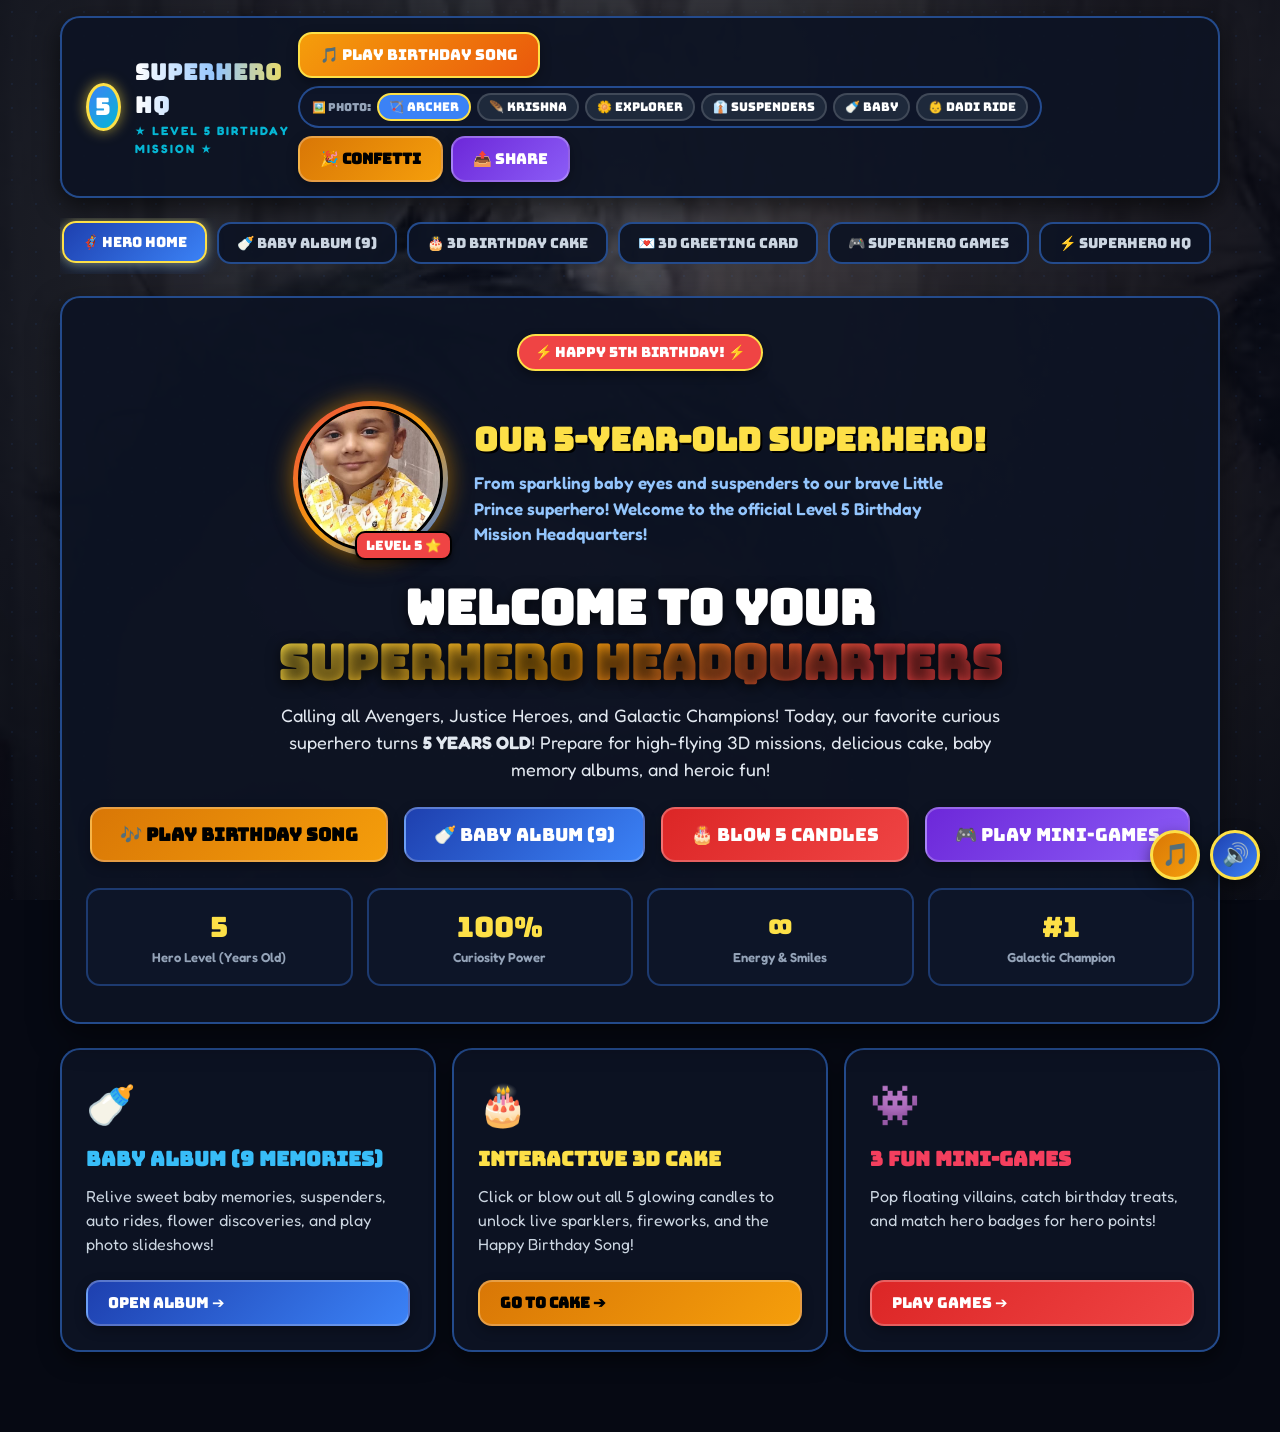
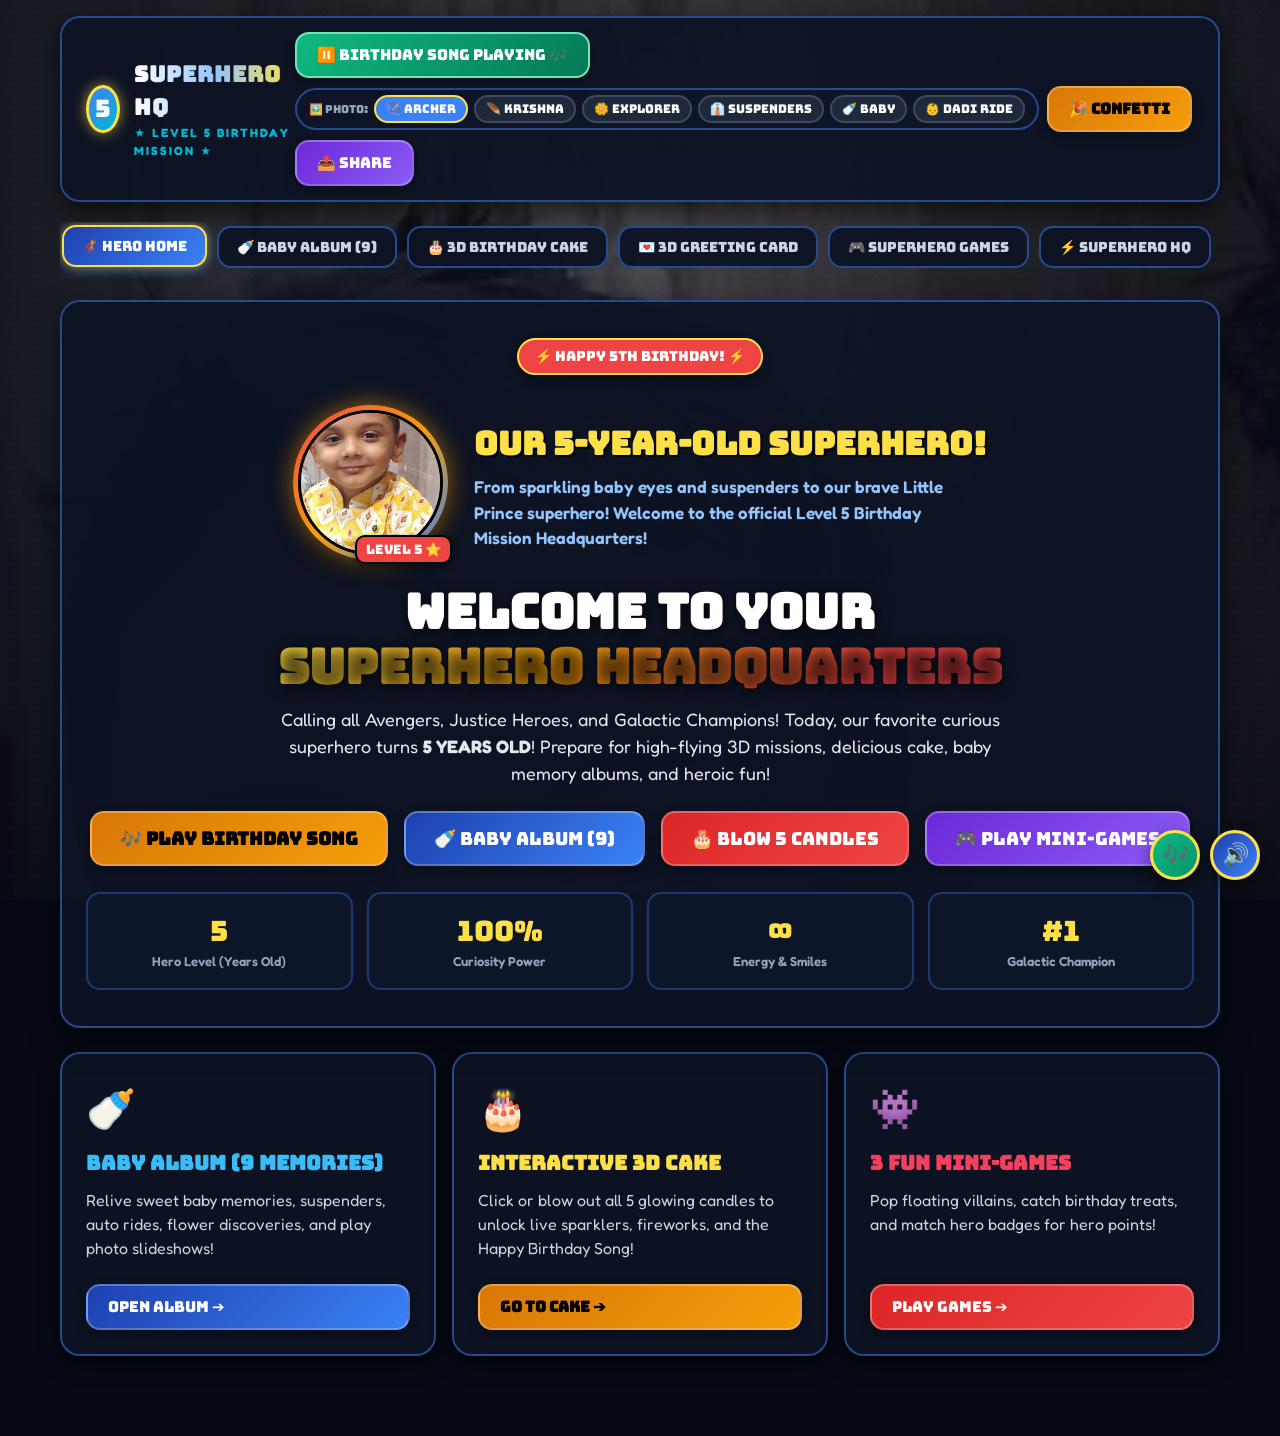
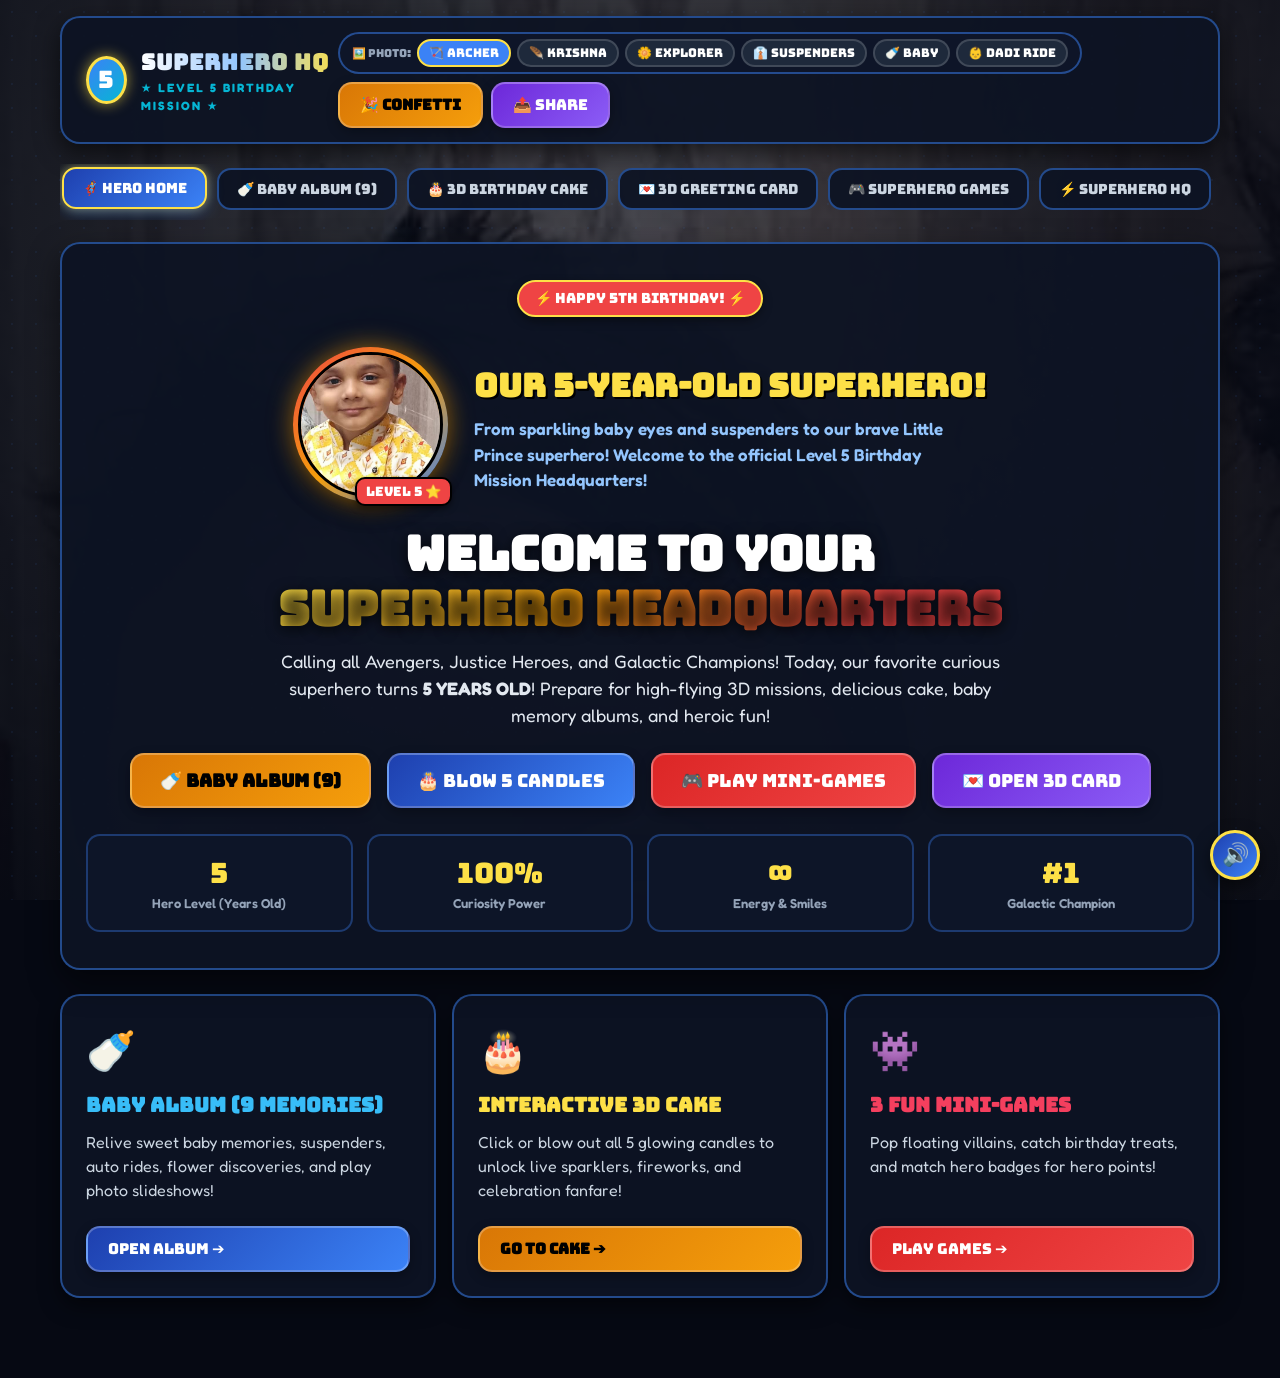
